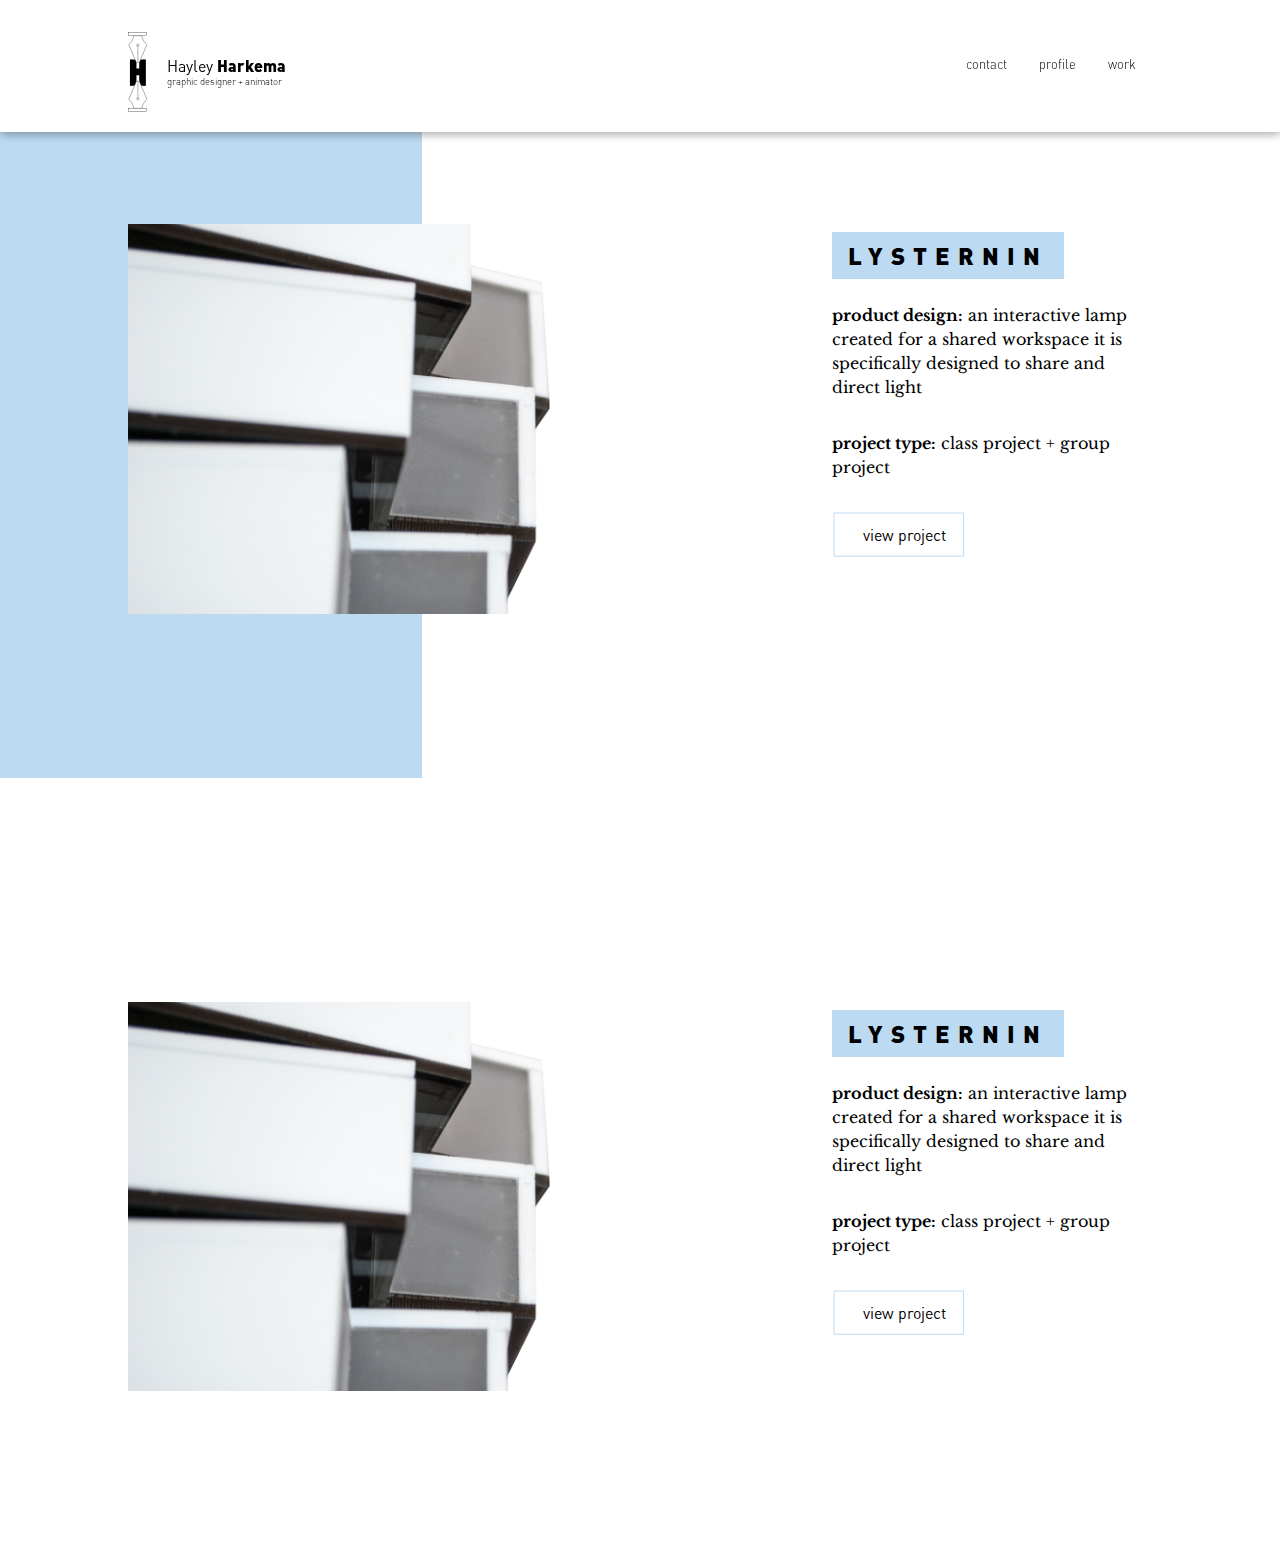
==== portfolio-website/index.html @ 66d94820 "respinsive home" ====
<!DOCTYPE html>
<html lang="en">
<head>
	<title></title>
	<meta charset="utf-8">
	<meta name="viewport" content="width=device-width, initial-scale=1">
	<link href="css/main.css" rel="stylesheet">
	<link href="css/nav.css" rel="stylesheet">
	<link href="css/grids.css" rel="stylesheet">
	<link href="css/fonts.css" rel="stylesheet">
	<link href="https://fonts.googleapis.com/css?family=Libre+Baskerville" rel="stylesheet">

</head>

<body>

	<div id="header" class="grid ">
		<div class="full-margins">
			<a id="logotype">
				<img src="img/logo.svg" id="main-logo" alt="hayley harkema's logo">
				<header id="title">
					<h1 class="logotype-light">Hayley</h1>
					<h1 class="logotype-dark">Harkema</h1>
					<h3 id="logo-tagline">graphic designer + animator</h3>
				</header>
			</a>

			<nav id="nav-buttons">
				<ul>
					<a href="contact.html"><li class="nav-list">contact</li></a>
					<a href="profile.html"><li class="nav-list">profile</li></a>
					<a href="index.html"><li class="nav-list">work</li></a>
				</ul>
			</nav>
		</div>
	</div>

	<div class="grid-full">
		<div class="vertical-stripe background-1">
			<img src="img/lamp-test2.png" id="project-one-img" alt="image of interactive lamp made for product design class">
		</div>
		<div id="main-content" class="grid grid-top grid-two-third">
			<section class="project-description grid-top">
				<h1>LYSTERNIN</h1>
				<p class="margin-top"> <em>product design:</em> an interactive lamp created for a shared workspace it is specifically designed to share and direct light</p>

				<p class="margin-top">	<em>project type:</em> class project + group project</p>
				<a href="project-one.html" class="btn margin-top">
					<svg>
						<rect x="2" y="2" ></rect>
					</svg>
					View Project
				</a>
			</section>
		</div>
	</div>

	<div class="grid-full">
		<div class="vertical-stripe blue">
			<img src="img/lamp-test2.png" id="project-one-img" alt="image of interactive lamp made for product design class">
		</div>
		<div id="main-content" class="grid grid-top grid-two-third">
			<section class="project-description grid-top">
				<h1>LYSTERNIN</h1>
				<p class="margin-top"> <em>product design:</em> an interactive lamp created for a shared workspace it is specifically designed to share and direct light</p>

				<p class="margin-top">	<em>project type:</em> class project + group project</p>
				<a href="project-one.html" class="btn margin-top">
					<svg>
						<rect x="2" y="2" ></rect>
					</svg>
					View Project
				</a>
			</section>
		</div>
	</div>
</body>
</html>
---- portfolio-website/css/main.css ----
*, *::after, *::before{ /* star is select all ||| pseudo elements rednered after page?*/
  box-sizing: border-box;
}
html{
	height: 100%;
}

body{
	margin: 0;
	font-family: "din-reg";
	height: 100%;
}

img{
	display: inline;
}

h1{
	font-size: 1.5rem;
	letter-spacing: 0.5rem;
	display: inline;
	padding:0.5rem 1rem;
	background-color: #bcdaf2;
}

p{
	font-family:  'Libre Baskerville', serif;
	line-height: 1.5rem;
	margin: 0;
}

a:visited{
	color: black;
}

em{
	font-style: normal;
	font-weight: bold;
}


.vertical-stripe{
	width: 100%;
	left: 0;
	display: inline-block;
}

#main-content{
	margin-top: 15rem;
	margin-right: 10vw;
	align-content: space-between;
	width: 50%;
	float: right;
	right: 0;
}

#project-one-img{
	padding-top: 14rem;
	padding-bottom: 10rem;
	width: 40%;
	height: auto;
	position: relative;
	left: 10vw;
}

.full-img{
	width: 100%;
	height: auto;
}

.project-description{
	display: inline;
	width: 40%;
	margin-left:auto; 
	margin-right:0;
}

.flex-horiz{
	flex-direction: row;
}

.flex-vert{
	flex-direction: column;
}
.button{
	text-align: center;
	padding:0.5rem 0.5rem;
	width: 25%;
	border:1px #bcdaf2 solid;
}

.btn {
    position: relative;
    display: block;
	width:9rem;
	height:3rem;
    text-align: center;
    text-transform: lowercase;
    background-color: transparent;
    text-decoration:none;
    line-height: 3rem;
    color: black;
}

.btn svg {
    position: absolute;
    top: 0;
    left: 0;
    width:100%;
    height: 100%;
    display: flex;
    justify-content: center;
}

.btn svg rect {
	display: flex;
	align-self: center;
	stroke: #bcdaf2;
	width:90%;
	height:90%;
	margin: auto;

    //stroke: #EC0033;
    stroke-width: 1;
    stroke-dasharray: 353, 0;
    stroke-dashoffset: 0;
    -webkit-transition: all 600ms ease;
    transition: all 600ms ease;
    fill: none;
}


.btn:hover svg rect {
    stroke-width: 1;
    stroke-dasharray: 130, 400;
    stroke-dashoffset: 0;
}

.btn:active svg rect{
    stroke-width: 1;
    stroke-dasharray: 192, 604;
    stroke-dashoffset: 437;
}

#project-menu{
	bottom: 0;
}

.profile-title{
	font-size: 2.5rem;
	font-weight: 600;
	background-color: transparent;
}

.margin-bottom{
	margin-bottom: 10rem;
}

.margin-top{
	margin-top: 2rem;
}

.big-margin-top{
	margin-top: 5rem;
}

.profile-img{
	width: 70%;
	height: auto;
	bottom: 0;
	top: auto;
}

.center{
	text-align: center;
}

#img-on{
	visibility: hidden;
}

#img-off{
	visibility: visible;
}

#img-cont:hover #img-on{
	visibility: visible;
}

#img-cont:hover #img-off{
	visibility: hidden;
}

#img-cont{
	height: 500px;
	width: 100%;
	display: inline-block;
	min-height: 50px;
}

#img-cont img{
	position: absolute;
	width: auto;
	height: 500px;
}
---- portfolio-website/css/nav.css ----
*, *::after, *::before{ /* star is select all ||| pseudo elements rednered after page?*/
  box-sizing: border-box;
}

#main-logo{
	width: auto;
	height: 5rem;
	display: inline;
}

#header{
	padding-top: 1rem;
	padding-bottom: 1rem;
	box-shadow: 0px 3px 9px 0 rgba(0, 0, 0, 0.2), 0 1px 9px 0 rgba(0, 0, 0, 0.19);
	z-index: 9999;
	top: 0;
	width: 100%;
    background-color: white;
}

#header .full-margins{
    display: flex;
    flex-wrap: wrap;
}

.full-margins #logotype{
    flex: 0 0 100%;
    justify-content: center;
    align-items: center;
    display: flex;
}

#title{
	display: inline-block;
	vertical-align: 130%;
	padding-left: 1rem;
}

#logo-tagline{
	font-weight: 200;
    line-height: 120%;
    font-size: 0.6rem;
    margin: 0;
}

.logotype-light{
	font-size: 1rem;
	font-weight: normal;
	margin: 0;
	display: inline-block;
    padding: initial;
    background-color: transparent;
    letter-spacing: initial;
}

.logotype-dark{
	font-size: 1rem;
	font-weight: 800;
	margin: 0;
	display: inline-block;
    padding: initial;
    background-color: transparent;
    letter-spacing: initial;
	
}

#nav-buttons{
    display: flex;
    align-content: center;
    justify-content: center;
    flex: 0 0 100%;
}

#nav-buttons ul{
display: flex;
align-content: center;
justify-content: center;
}

#nav-buttons ul {
    list-style-type: none;
    margin: 0 auto;
    padding: 0;
    overflow: hidden;
    }

.nav-list{
    float: right;
    padding-left: 1rem;
    padding-right: 1rem;
    padding-top: 0.5rem;
    padding-bottom: 0.5rem;
    font-size: 0.8rem;
    font-weight: lighter;
    margin: 0 auto;
    min-width: 20%;
    margin-top: 1rem;
    color: black;
    text-align: right;
    text-decoration: none;
    display: inline-block;
}
---- portfolio-website/css/grids.css ----
.full-margins{
	width: 80%;
	margin: auto;
}

.grid {
  display: flex;
}

.grid-cell {
  flex: 1;
}

.grid-gutters-right {
  padding: 0 1rem 0 0;
}

.grid-gutters-left {
  padding:  0 0 0 1rem;
}

.grid-gutters > .grid-cell {
  padding: 1em 0 0 1em;
}

/* Alignment per row */
.grid-top {
  align-items: flex-start;
}
.grid-bottom {
  align-items: flex-end;
}
.grid-center {
  align-items: center;
  justify-content: center;
  align-content: center;
}

/* Alignment per cell */
.grid-cell-top {
  align-self: flex-start;
}
.grid-cell-bottom {
  align-self: flex-end;
}
.grid-cell-center {
  align-self: center;
}

.grid-full{
	flex: 0 0 100%;
}

.grid-half{
	flex: 0 0 50%;
}

.grid-third{
	flex: 0 0 30%;
}

.grid-two-third{
  flex: 0 0 70%;
}

.grid-fourty{
	flex: 0 0 40%;
}

@media(min-width: 41.6875em){
  #header{
    padding-top: 2rem;
  }
  #header .full-margins{
    display: initial;
}

.full-margins #logotype{
    display: initial;
}

#nav-buttons{
    display: initial;
right: 0;
    float: right;
}

    .background-1{
  background-color: #bcdaf2;
  z-index: -1;
}

.background-2{
  background-color: #FFD4C2;
  z-index: -2;
  height: 95%;
}

.background-3{
  background-color: #B8CCD3;
  z-index: -3;
}


  #header{
  padding-top: 2rem;
  padding-bottom: 1rem;
  box-shadow: 0px 3px 9px 0 rgba(0, 0, 0, 0.2), 0 1px 9px 0 rgba(0, 0, 0, 0.19);
  z-index: 9999;
  position: fixed;
  top: 0;
  width: 100%;
    background-color: white;
}

  .project-description{
    width: 80%;
  }

  .vertical-stripe{
  width: 33%;
  left: 0;
  display: inline-block;
}

  #project-one-img{
  padding-top: 14rem;
  padding-bottom: 10rem;
  width: 100%;
  height: auto;
  position: relative;
  left: 10vw;
}
}

@media(min-width: 41.6875em){
  .project-description{
    width: 80%;
  }
}

@media(min-width: 63.3125em){
  .project-description{
    width: 50%;
  }
}
---- portfolio-website/css/fonts.css ----
@font-face {
  font-family: "din-reg";
  font-weight: 800;
  font-style: normal;
  src:
  url("../fonts/DINPro-Black.otf") format("truetype");
}

@font-face {
  font-family: "din-reg";
  font-weight: 600;
  font-style: normal;
  src:
  url("../fonts/DINPro-Bold.otf") format("truetype");
}

@font-face {
  font-family: "din-reg";
  font-weight: normal;
  font-style: normal;
  src:
  url("../fonts/DINPro-Regular.otf") format("truetype");
}

@font-face {
  font-family: "din-reg";
  font-weight: 200;
  font-style: normal;
  src:
  url("../fonts/DINPro-Light.otf") format("truetype");
}
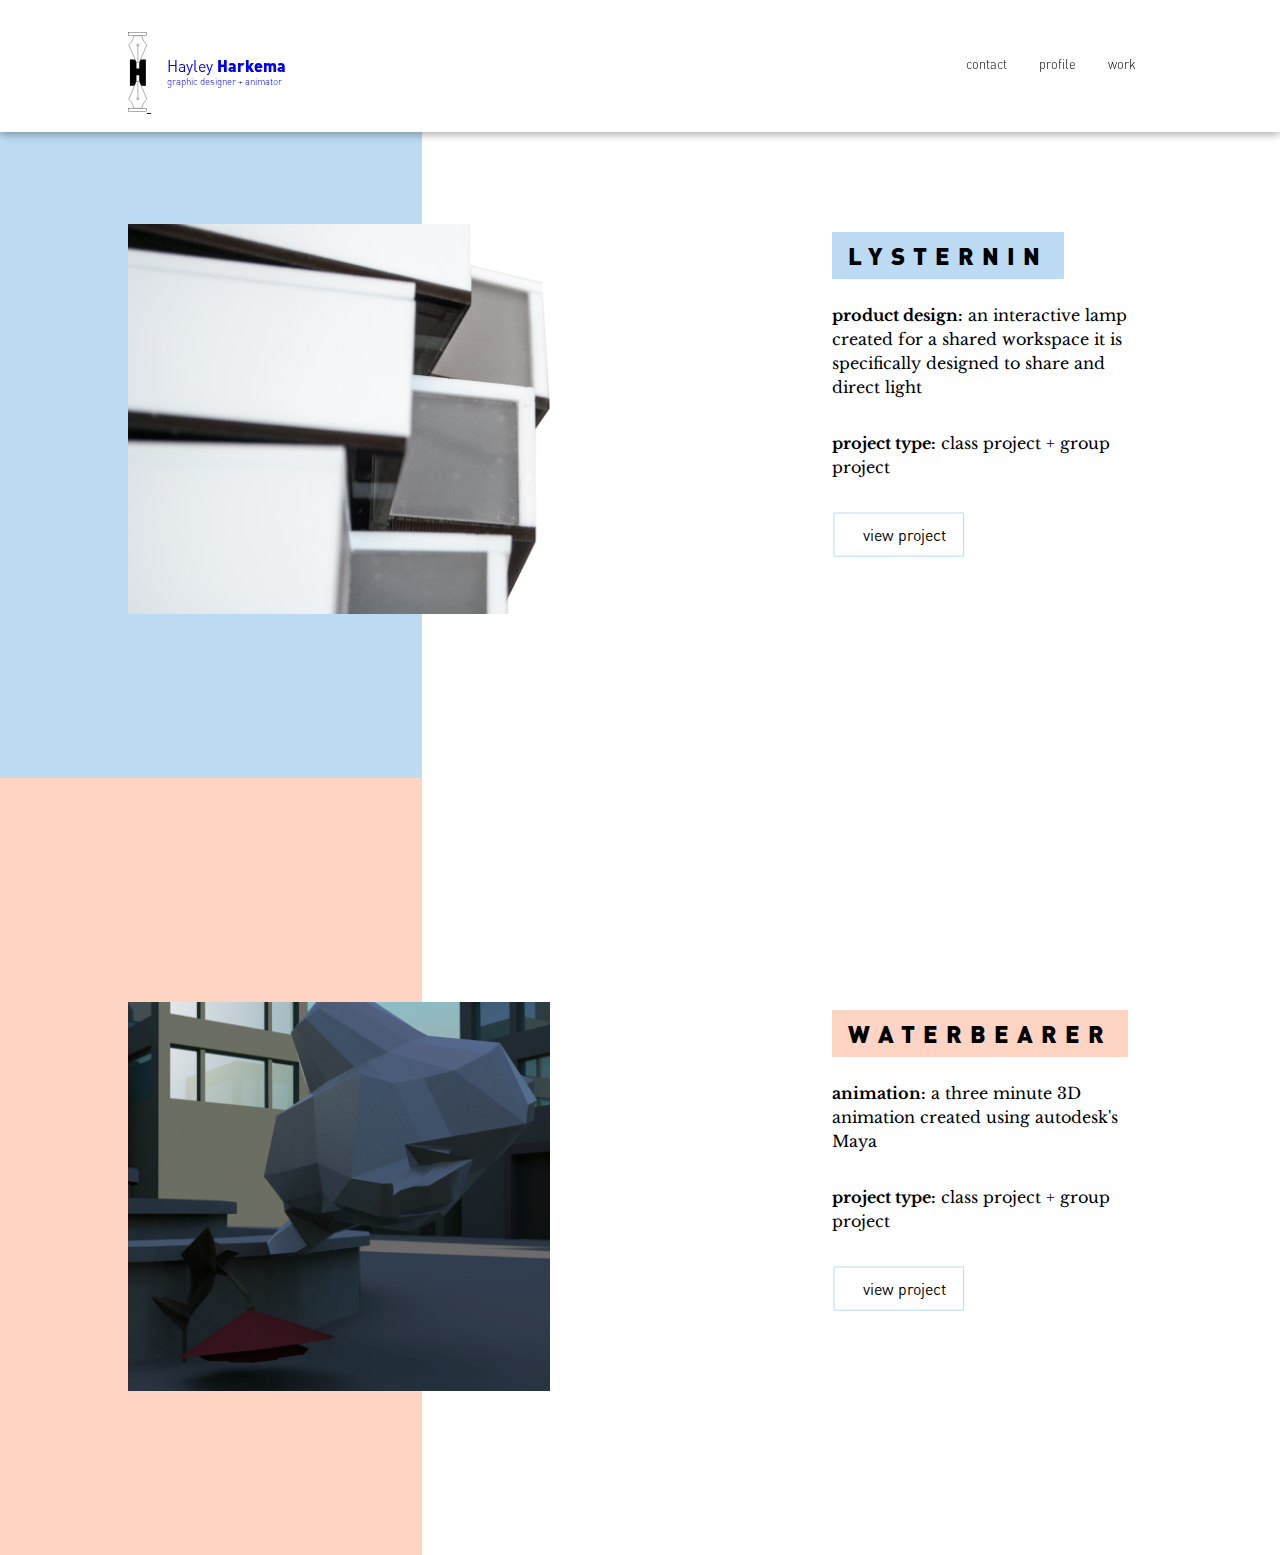
==== commit da1ddfdd: "new" ====
--- a/portfolio-website/index.html
+++ b/portfolio-website/index.html
@@ -16,7 +16,7 @@
 
 	<div id="header" class="grid ">
 		<div class="full-margins">
-			<a id="logotype">
+			<a id="logotype" href="index.html">
 				<img src="img/logo.svg" id="main-logo" alt="hayley harkema's logo">
 				<header id="title">
 					<h1 class="logotype-light">Hayley</h1>
@@ -37,7 +37,7 @@
 
 	<div class="grid-full">
 		<div class="vertical-stripe background-1">
-			<img src="img/lamp-test2.png" id="project-one-img" alt="image of interactive lamp made for product design class">
+			<img src="img/lamp-test2.png" id="project-one-first-img" class="project-one-img" alt="image of interactive lamp made for product design class">
 		</div>
 		<div id="main-content" class="grid grid-top grid-two-third">
 			<section class="project-description grid-top">
@@ -56,16 +56,16 @@
 	</div>
 
 	<div class="grid-full">
-		<div class="vertical-stripe blue">
-			<img src="img/lamp-test2.png" id="project-one-img" alt="image of interactive lamp made for product design class">
+		<div class="vertical-stripe background-2">
+			<img src="img/cloud-test2.png" class="project-one-img" alt="image of interactive lamp made for product design class">
 		</div>
 		<div id="main-content" class="grid grid-top grid-two-third">
 			<section class="project-description grid-top">
-				<h1>LYSTERNIN</h1>
-				<p class="margin-top"> <em>product design:</em> an interactive lamp created for a shared workspace it is specifically designed to share and direct light</p>
+				<h1 class="background-2">WATERBEARER</h1>
+				<p class="margin-top"> <em>animation:</em> a three minute 3D animation created using autodesk's Maya</p>
 
 				<p class="margin-top">	<em>project type:</em> class project + group project</p>
-				<a href="project-one.html" class="btn margin-top">
+				<a href="project-two.html" class="btn margin-top">
 					<svg>
 						<rect x="2" y="2" ></rect>
 					</svg>
--- a/portfolio-website/css/main.css
+++ b/portfolio-website/css/main.css
@@ -46,33 +46,39 @@
 }
 
 #main-content{
-	margin-top: 15rem;
-	margin-right: 10vw;
+	margin-top: 3rem;
 	align-content: space-between;
-	width: 50%;
-	float: right;
-	right: 0;
-}
-
-#project-one-img{
-	padding-top: 14rem;
-	padding-bottom: 10rem;
-	width: 40%;
+	width: 100%;
+}
+
+.project-one-img{
+	padding-top: 6rem;
+	padding-bottom: 2rem;
+	width: 60%;
 	height: auto;
-	position: relative;
-	left: 10vw;
+	margin-left: auto;
+	margin-right: auto;
+	display: block;
+}
+
+#project-one-first-img{
+	padding-top: 3rem;
 }
 
 .full-img{
 	width: 100%;
 	height: auto;
+}
+
+.profile-descr{
+	margin-top: 3rem;
 }
 
 .project-description{
 	display: inline;
-	width: 40%;
+	width: 80%;
 	margin-left:auto; 
-	margin-right:0;
+	margin-right:auto;
 }
 
 .flex-horiz{
@@ -165,10 +171,11 @@
 }
 
 .profile-img{
-	width: 70%;
+	width: 0%;
 	height: auto;
 	bottom: 0;
 	top: auto;
+	visibility: hidden
 }
 
 .center{
--- a/portfolio-website/css/grids.css
+++ b/portfolio-website/css/grids.css
@@ -64,10 +64,54 @@
 }
 
 .grid-fourty{
-	flex: 0 0 40%;
+	flex: 0 0 100%;
 }
 
+
 @media(min-width: 41.6875em){
+  .grid-fourty {
+    flex: 0 0 40%;
+  }
+
+  .profile-img{
+    visibility: visible;
+    width: 70%;
+  }
+
+  .profile-descr{
+    margin-top: initial;
+  }
+
+  #project-one-first-img{
+    padding-top: 14rem;
+  }
+
+  .project-description{
+  display: inline;
+  width: 40%;
+  margin-left:auto; 
+  margin-right:0;
+}
+
+  #main-content{
+  margin-top: 15rem;
+  margin-right: 10vw;
+  align-content: space-between;
+  width: 50%;
+  float: right;
+  right: 0;
+}
+
+  .project-one-img{
+  padding-top: 14rem;
+  padding-bottom: 10rem;
+  width: 40%;
+  height: auto;
+  position: relative;
+  left: 10vw;
+  display: initial;
+}
+
   #header{
     padding-top: 2rem;
   }
@@ -123,7 +167,7 @@
   display: inline-block;
 }
 
-  #project-one-img{
+  .project-one-img{
   padding-top: 14rem;
   padding-bottom: 10rem;
   width: 100%;
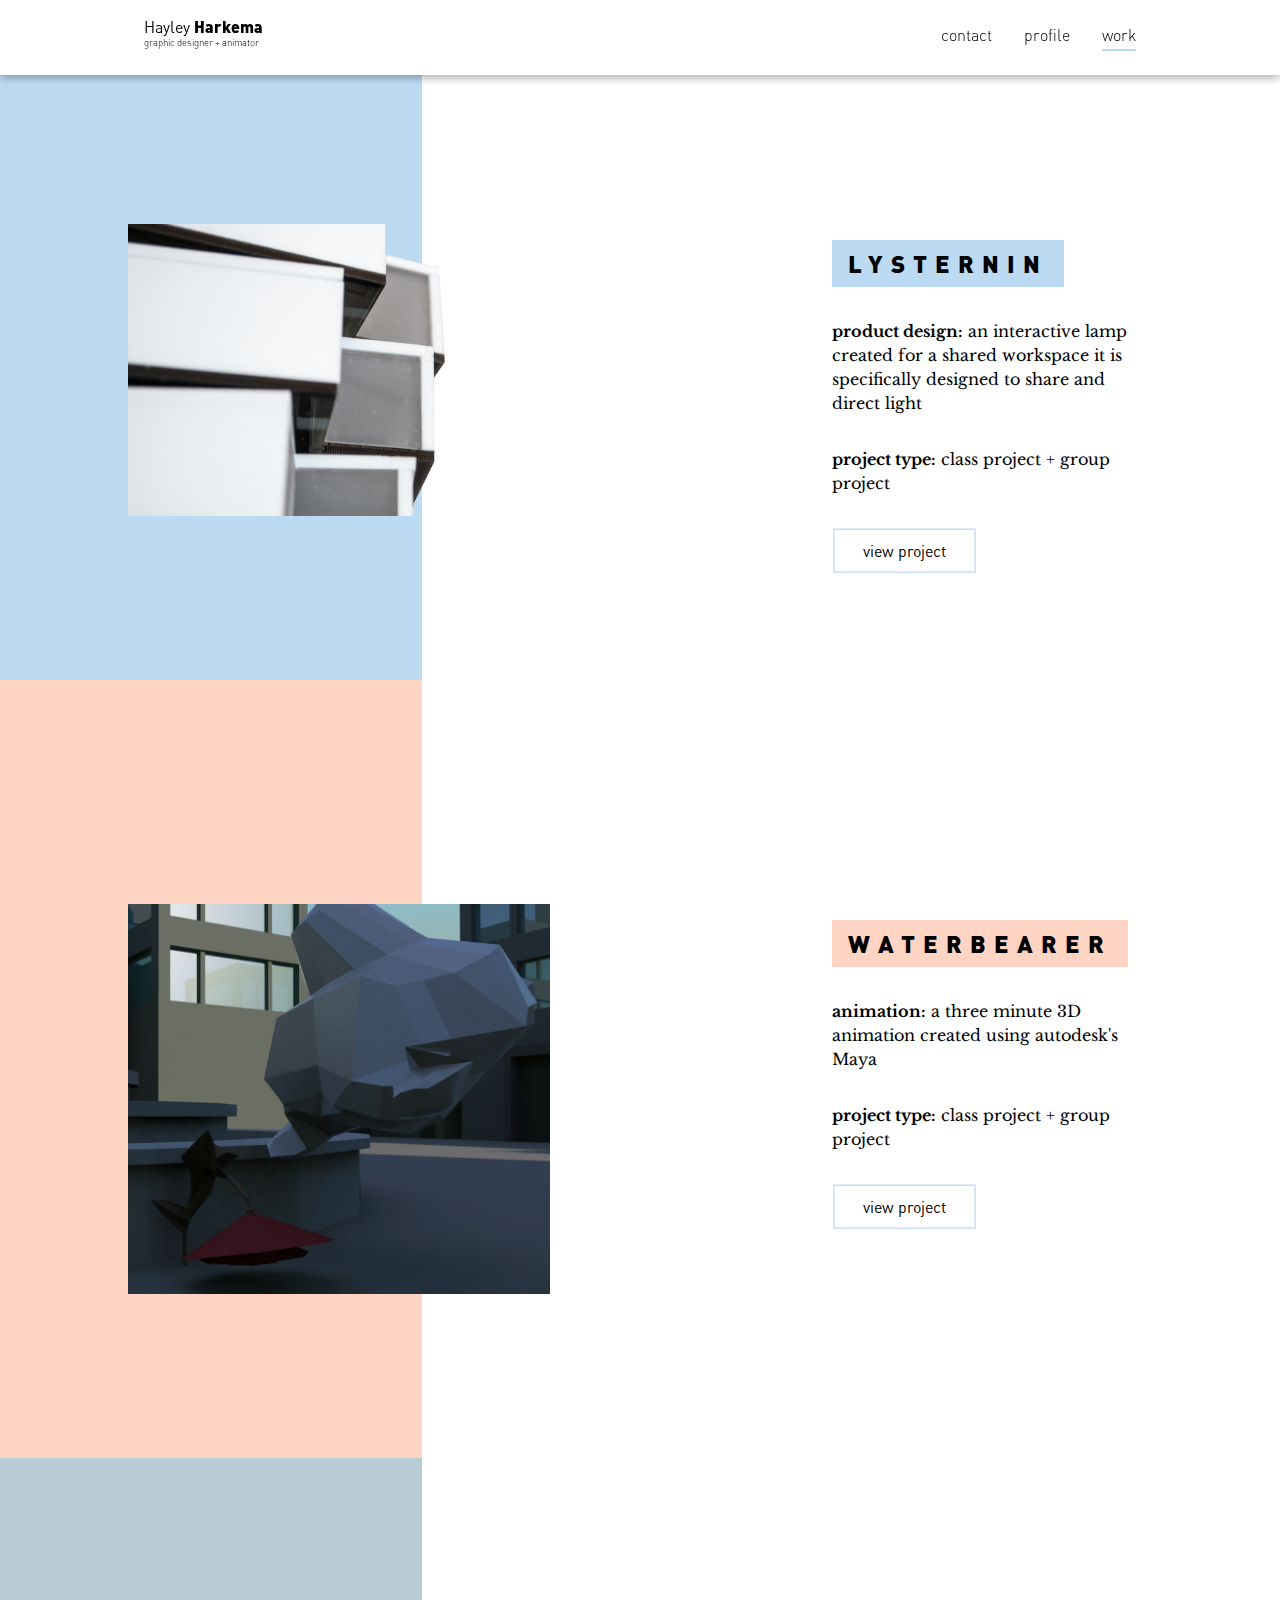
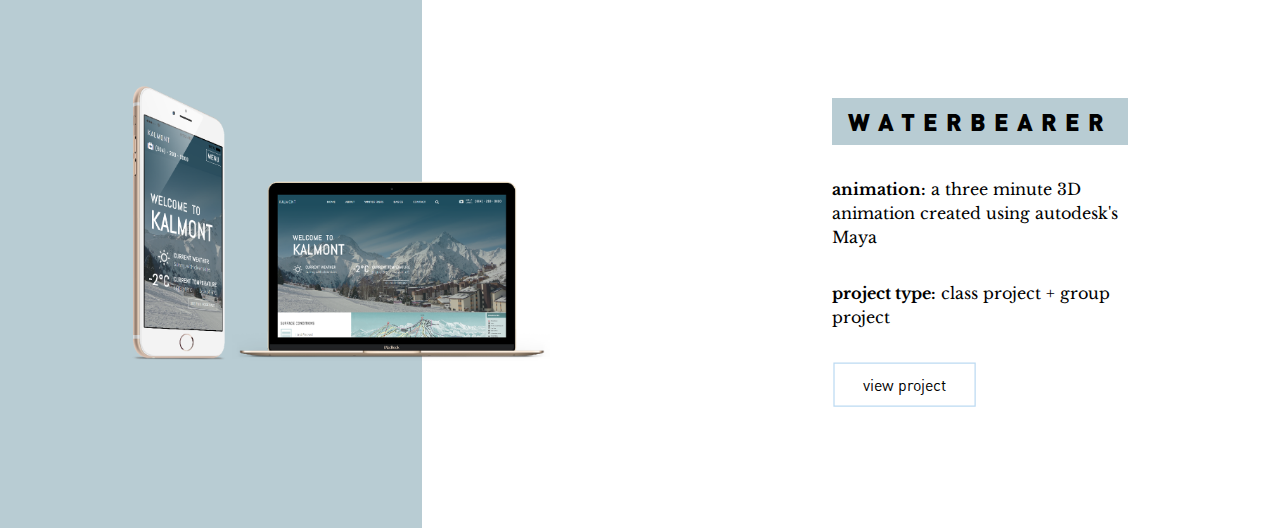
==== commit f31ffbbd: "responsiveness" ====
--- a/portfolio-website/index.html
+++ b/portfolio-website/index.html
@@ -16,20 +16,27 @@
 
 	<div id="header" class="grid ">
 		<div class="full-margins">
-			<a id="logotype" href="index.html">
-				<img src="img/logo.svg" id="main-logo" alt="hayley harkema's logo">
+			<div id="logotype">
 				<header id="title">
+					<a href="index.html">
 					<h1 class="logotype-light">Hayley</h1>
 					<h1 class="logotype-dark">Harkema</h1>
 					<h3 id="logo-tagline">graphic designer + animator</h3>
+				</a>
 				</header>
-			</a>
+			</div>
 
 			<nav id="nav-buttons">
 				<ul>
-					<a href="contact.html"><li class="nav-list">contact</li></a>
-					<a href="profile.html"><li class="nav-list">profile</li></a>
-					<a href="index.html"><li class="nav-list">work</li></a>
+					<a href="contact.html">
+						<li class="nav-list nav-btn">contact</li>
+					</a>
+					<a href="profile.html">
+						<li class="nav-list nav-btn" >profile</li>
+					</a>
+					<a href="index.html">
+						<li class="nav-list nav-btn current">work</li>
+					</a>
 				</ul>
 			</nav>
 		</div>
@@ -41,13 +48,15 @@
 		</div>
 		<div id="main-content" class="grid grid-top grid-two-third">
 			<section class="project-description grid-top">
-				<h1>LYSTERNIN</h1>
+				<div class="title-container">
+				<h2 class="product-title">LYSTERNIN</h2>
+			</div>
 				<p class="margin-top"> <em>product design:</em> an interactive lamp created for a shared workspace it is specifically designed to share and direct light</p>
 
 				<p class="margin-top">	<em>project type:</em> class project + group project</p>
 				<a href="project-one.html" class="btn margin-top">
 					<svg>
-						<rect x="2" y="2" ></rect>
+						<rect x="2" y="2"></rect>
 					</svg>
 					View Project
 				</a>
@@ -61,13 +70,37 @@
 		</div>
 		<div id="main-content" class="grid grid-top grid-two-third">
 			<section class="project-description grid-top">
-				<h1 class="background-2">WATERBEARER</h1>
+				<div class="title-container">
+				<h2 class="product-title background-2">WATERBEARER</h2>
+			</div>
 				<p class="margin-top"> <em>animation:</em> a three minute 3D animation created using autodesk's Maya</p>
 
 				<p class="margin-top">	<em>project type:</em> class project + group project</p>
-				<a href="project-two.html" class="btn margin-top">
+				<a href="project-one.html" class="btn margin-top">
 					<svg>
-						<rect x="2" y="2" ></rect>
+						<rect x="2" y="2"></rect>
+					</svg>
+					View Project
+				</a>
+			</section>
+		</div>
+	</div>
+
+	<div class="grid-full">
+		<div class="vertical-stripe background-3">
+			<img src="img/web.png" class="project-one-img" alt="image of interactive lamp made for product design class">
+		</div>
+		<div id="main-content" class="grid grid-top grid-two-third">
+			<section class="project-description grid-top">
+				<div class="title-container">
+				<h2 class="product-title background-3">WATERBEARER</h2>
+			</div>
+				<p class="margin-top"> <em>animation:</em> a three minute 3D animation created using autodesk's Maya</p>
+
+				<p class="margin-top">	<em>project type:</em> class project + group project</p>
+				<a href="project-one.html" class="btn margin-top">
+					<svg>
+						<rect x="2" y="2"></rect>
 					</svg>
 					View Project
 				</a>
--- a/portfolio-website/css/main.css
+++ b/portfolio-website/css/main.css
@@ -23,14 +23,29 @@
 	background-color: #bcdaf2;
 }
 
+.product-title{
+font-size: 1.5rem;
+	letter-spacing: 0.5rem;
+	display: inline;
+	padding:0.5rem 1rem;
+	background-color: #bcdaf2;
+	margin: 0;
+}
+
 p{
 	font-family:  'Libre Baskerville', serif;
 	line-height: 1.5rem;
 	margin: 0;
 }
 
+a{
+	text-decoration: none;
+	color: black;
+}
+
 a:visited{
 	color: black;
+	text-decoration: none;
 }
 
 em{
@@ -38,31 +53,37 @@
 	font-weight: bold;
 }
 
+.title-container{
+	display: flex;
+	justify-content: center;
+}
 
 .vertical-stripe{
-	width: 100%;
-	left: 0;
-	display: inline-block;
+	    width: 100%;
+    left: 0;
+    display: block;
+    background-color: #bcdaf2;
+    z-index: -37;
+    position: relative;
 }
 
 #main-content{
-	margin-top: 3rem;
+	margin-top: 2rem;
 	align-content: space-between;
 	width: 100%;
 }
 
 .project-one-img{
-	padding-top: 6rem;
-	padding-bottom: 2rem;
-	width: 60%;
-	height: auto;
-	margin-left: auto;
-	margin-right: auto;
-	display: block;
+	padding-top: 0rem;
+    padding-bottom: 0;
+    width: 100%;
+    height: auto;
+    display: block;
 }
 
 #project-one-first-img{
-	padding-top: 3rem;
+	padding-top: 0rem;
+	width: 75%;
 }
 
 .full-img{
@@ -95,17 +116,52 @@
 	border:1px #bcdaf2 solid;
 }
 
+.nav-btn {
+display: inline-block;
+    color: #bcdaf2;
+    text-decoration: none;
+}
+
+.nav-btn::after {
+    content: '';
+    display: flex;
+    width: 0;
+    height: 1.5px;
+    background: #bcdaf2;
+    transition: width .3s;
+    margin-top: 0.25rem;
+}
+
+.current::after {
+	content: '';
+    display: flex;
+    width: 100%;
+    height: 1.5px;
+    background: #bcdaf2;
+    transition: width .3s;
+    margin-top: 0.25rem;
+}
+.nav-btn:hover::after {
+    width: 100%;
+}
+
 .btn {
-    position: relative;
-    display: block;
-	width:9rem;
-	height:3rem;
+        position: relative;
+    display: flex;
+    align-items: center;
+    align-content: center;
+    justify-content: center;
+    align-self: center;
+    width: 9rem;
+    height: 3rem;
     text-align: center;
     text-transform: lowercase;
     background-color: transparent;
-    text-decoration:none;
+    text-decoration: none;
     line-height: 3rem;
     color: black;
+    margin: 0 auto;
+    margin-bottom: 2.5rem;
 }
 
 .btn svg {
@@ -114,38 +170,38 @@
     left: 0;
     width:100%;
     height: 100%;
-    display: flex;
+        display: flex;
+    align-items: center;
+    align-content: center;
     justify-content: center;
 }
 
 .btn svg rect {
-	display: flex;
-	align-self: center;
-	stroke: #bcdaf2;
-	width:90%;
-	height:90%;
-	margin: auto;
-
-    //stroke: #EC0033;
-    stroke-width: 1;
+	    display: flex;
+    align-self: center;
+    stroke: #bcdaf2;
+    width: 98%;
+    height: 90%;
+    margin: auto;
+    stroke-width: 1.25;
     stroke-dasharray: 353, 0;
     stroke-dashoffset: 0;
-    -webkit-transition: all 600ms ease;
-    transition: all 600ms ease;
+    -webkit-transition: all 500ms ease;
+    transition: all 500ms ease;
     fill: none;
 }
 
 
 .btn:hover svg rect {
-    stroke-width: 1;
-    stroke-dasharray: 130, 400;
+    stroke-width: 1.25;
+    stroke-dasharray: 127, 189;
+    stroke-dashoffset: 142;
+}
+
+.btn:active svg rect{
+    stroke-width: 1.25;
+    stroke-dasharray: 353, 0;
     stroke-dashoffset: 0;
-}
-
-.btn:active svg rect{
-    stroke-width: 1;
-    stroke-dasharray: 192, 604;
-    stroke-dashoffset: 437;
 }
 
 #project-menu{
@@ -159,7 +215,7 @@
 }
 
 .margin-bottom{
-	margin-bottom: 10rem;
+	margin-bottom: 3rem;
 }
 
 .margin-top{
@@ -168,6 +224,16 @@
 
 .big-margin-top{
 	margin-top: 5rem;
+}
+
+.background-2{
+  background-color: #FFD4C2;
+  z-index: -2;
+}
+
+.background-3{
+  background-color: #B8CCD3;
+  z-index: -3;
 }
 
 .profile-img{
--- a/portfolio-website/css/nav.css
+++ b/portfolio-website/css/nav.css
@@ -90,11 +90,10 @@
     padding-right: 1rem;
     padding-top: 0.5rem;
     padding-bottom: 0.5rem;
-    font-size: 0.8rem;
+    font-size: 1rem;
     font-weight: lighter;
     margin: 0 auto;
     min-width: 20%;
-    margin-top: 1rem;
     color: black;
     text-align: right;
     text-decoration: none;
--- a/portfolio-website/css/grids.css
+++ b/portfolio-website/css/grids.css
@@ -69,6 +69,16 @@
 
 
 @media(min-width: 41.6875em){
+  .title-container{
+  display: flex;
+  justify-content: flex-start;
+}
+
+  .btn {
+    margin: initial;
+    margin-top: 2rem;
+}
+
   .grid-fourty {
     flex: 0 0 40%;
   }
@@ -112,15 +122,12 @@
   display: initial;
 }
 
-  #header{
-    padding-top: 2rem;
-  }
   #header .full-margins{
     display: initial;
 }
 
 .full-margins #logotype{
-    display: initial;
+    display: inline-flex;
 }
 
 #nav-buttons{
@@ -137,7 +144,6 @@
 .background-2{
   background-color: #FFD4C2;
   z-index: -2;
-  height: 95%;
 }
 
 .background-3{
@@ -147,7 +153,7 @@
 
 
   #header{
-  padding-top: 2rem;
+  padding-top: 1rem;
   padding-bottom: 1rem;
   box-shadow: 0px 3px 9px 0 rgba(0, 0, 0, 0.2), 0 1px 9px 0 rgba(0, 0, 0, 0.19);
   z-index: 9999;
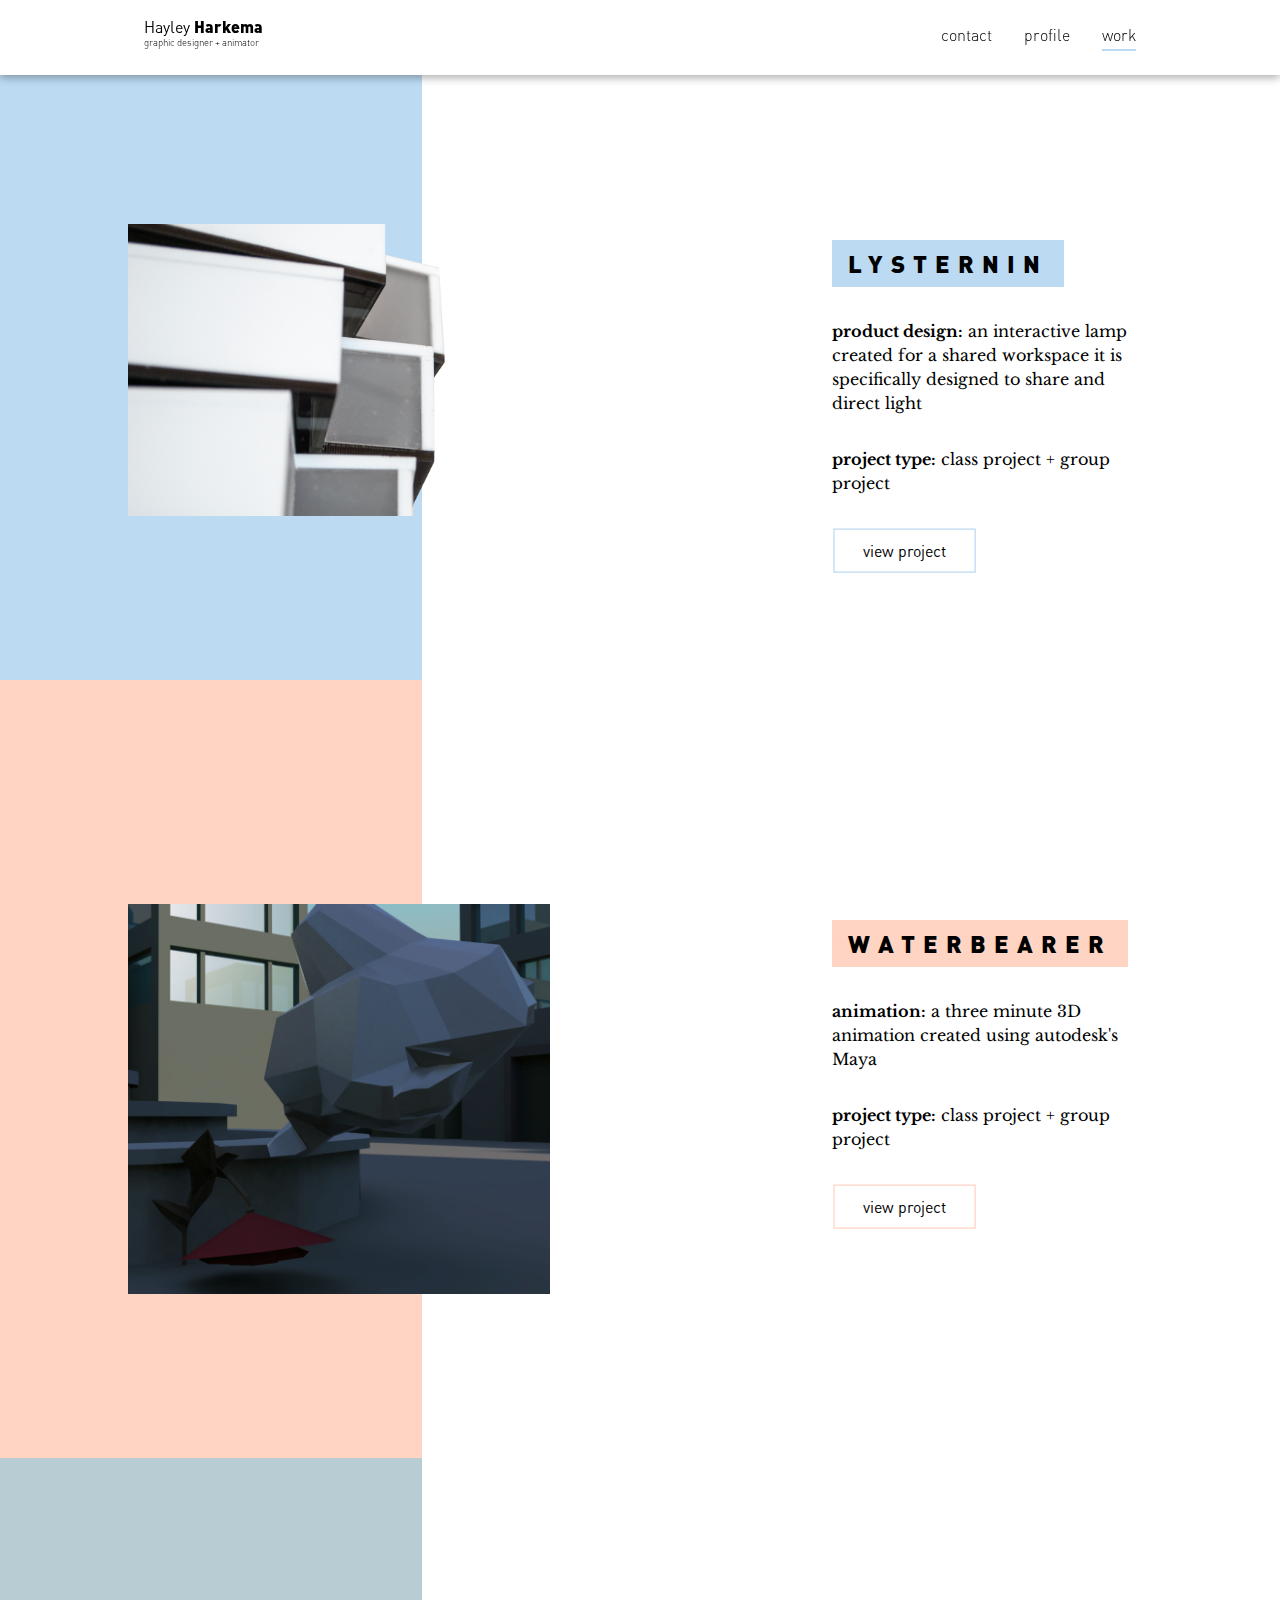
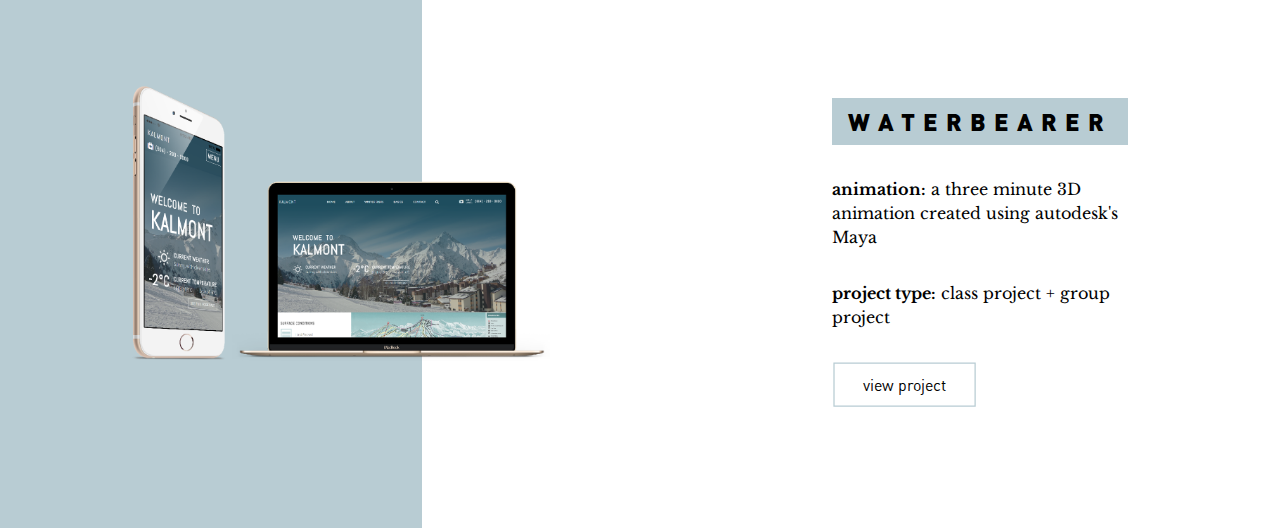
==== commit 20ea2e56: "fixing" ====
--- a/portfolio-website/index.html
+++ b/portfolio-website/index.html
@@ -78,7 +78,7 @@
 				<p class="margin-top">	<em>project type:</em> class project + group project</p>
 				<a href="project-one.html" class="btn margin-top">
 					<svg>
-						<rect x="2" y="2"></rect>
+						<rect x="2" y="2" style="stroke: #FFD4C2"></rect>
 					</svg>
 					View Project
 				</a>
@@ -100,7 +100,7 @@
 				<p class="margin-top">	<em>project type:</em> class project + group project</p>
 				<a href="project-one.html" class="btn margin-top">
 					<svg>
-						<rect x="2" y="2"></rect>
+						<rect x="2" y="2" style="stroke: #B8CCD3" ></rect>
 					</svg>
 					View Project
 				</a>
--- a/portfolio-website/css/main.css
+++ b/portfolio-website/css/main.css
@@ -30,6 +30,15 @@
 	padding:0.5rem 1rem;
 	background-color: #bcdaf2;
 	margin: 0;
+}
+
+.next-button{
+	    align-self: center;
+    position: relative;
+    /* left: 50%; */
+    top: -8rem;
+    margin-bottom: 2rem;
+
 }
 
 p{
@@ -223,7 +232,7 @@
 }
 
 .big-margin-top{
-	margin-top: 5rem;
+	margin-top: 2rem;
 }
 
 .background-2{
@@ -236,12 +245,20 @@
   z-index: -3;
 }
 
+.outline-2{
+	stroke: #FFD4C2;
+}
+
+.outline-3{
+	stroke: #B8CCD3;
+}
+
 .profile-img{
-	width: 0%;
+	width: 70%;
 	height: auto;
 	bottom: 0;
 	top: auto;
-	visibility: hidden
+	visibility: visible;
 }
 
 .center{
@@ -265,15 +282,27 @@
 }
 
 #img-cont{
-	height: 500px;
 	width: 100%;
 	display: inline-block;
-	min-height: 50px;
 }
 
 #img-cont img{
 	position: absolute;
 	width: auto;
-	height: 500px;
-}
-
+	height: 300px;
+	top: 12rem;
+	left: 0;
+    right: 0;
+    margin: 0 auto;
+
+}
+
+.first-margin{
+	margin-top: 22rem;
+}
+
+.profile-content{
+	    flex-direction: column;
+    align-content: flex-start;
+    flex-wrap: nowrap;
+}--- a/portfolio-website/css/grids.css
+++ b/portfolio-website/css/grids.css
@@ -12,11 +12,11 @@
 }
 
 .grid-gutters-right {
-  padding: 0 1rem 0 0;
+  padding: 0 0rem 0 0;
 }
 
 .grid-gutters-left {
-  padding:  0 0 0 1rem;
+  padding:  0 0 0 0rem;
 }
 
 .grid-gutters > .grid-cell {
@@ -52,7 +52,7 @@
 }
 
 .grid-half{
-	flex: 0 0 50%;
+	flex: initial;
 }
 
 .grid-third{
@@ -67,8 +67,50 @@
 	flex: 0 0 100%;
 }
 
+.grid-sixty{
+}
+
+.grid-horiz{
+  flex-direction: column;
+}
+
+.temp-margin{
+  margin-top: 2rem;
+}
+
+
 
 @media(min-width: 41.6875em){
+
+  .profile-content{
+      flex-direction: initial;
+    align-content: initial;
+    flex-wrap: initial;
+}
+  .temp-margin{
+  margin-top: 0;
+}
+
+  .grid-horiz{
+  flex-direction: row;
+}
+
+  .grid-half{
+  flex: 0 0 50%;
+}
+
+  .grid-gutters-right {
+  padding: 0 2rem 0 0;
+}
+
+.grid-gutters-left {
+  padding:  0 0 0 2rem;
+}
+
+  .grid-sixty{
+  flex: 0 0 60%;
+}
+
   .title-container{
   display: flex;
   justify-content: flex-start;
@@ -184,12 +226,55 @@
 }
 
 @media(min-width: 41.6875em){
+
+  .big-margin-top{
+  margin-top: 5rem;
+}
+
+
+  .first-margin{
+  margin-top: 2rem;
+}
+
   .project-description{
     width: 80%;
   }
+
+  #img-cont img{
+      position: absolute;
+    width: auto;
+    height: 350px;
+    top: 14rem;
+    left: initial;
+    right: initial;
+    margin: initial;
+}
+}
+
+@media(min-width: 48em){
+  #img-cont img{
+      position: absolute;
+    width: auto;
+    height: 400px;
+    top: 14rem;
+    left: initial;
+    right: initial;
+    margin: initial;
+}
+}
+
+
+@media(min-width: 56em){
+.grid-half{
+  flex: 0 0 50%;
+}
 }
 
 @media(min-width: 63.3125em){
+  #img-cont img{
+  height: 500px;
+  top: 8rem;
+}
   .project-description{
     width: 50%;
   }
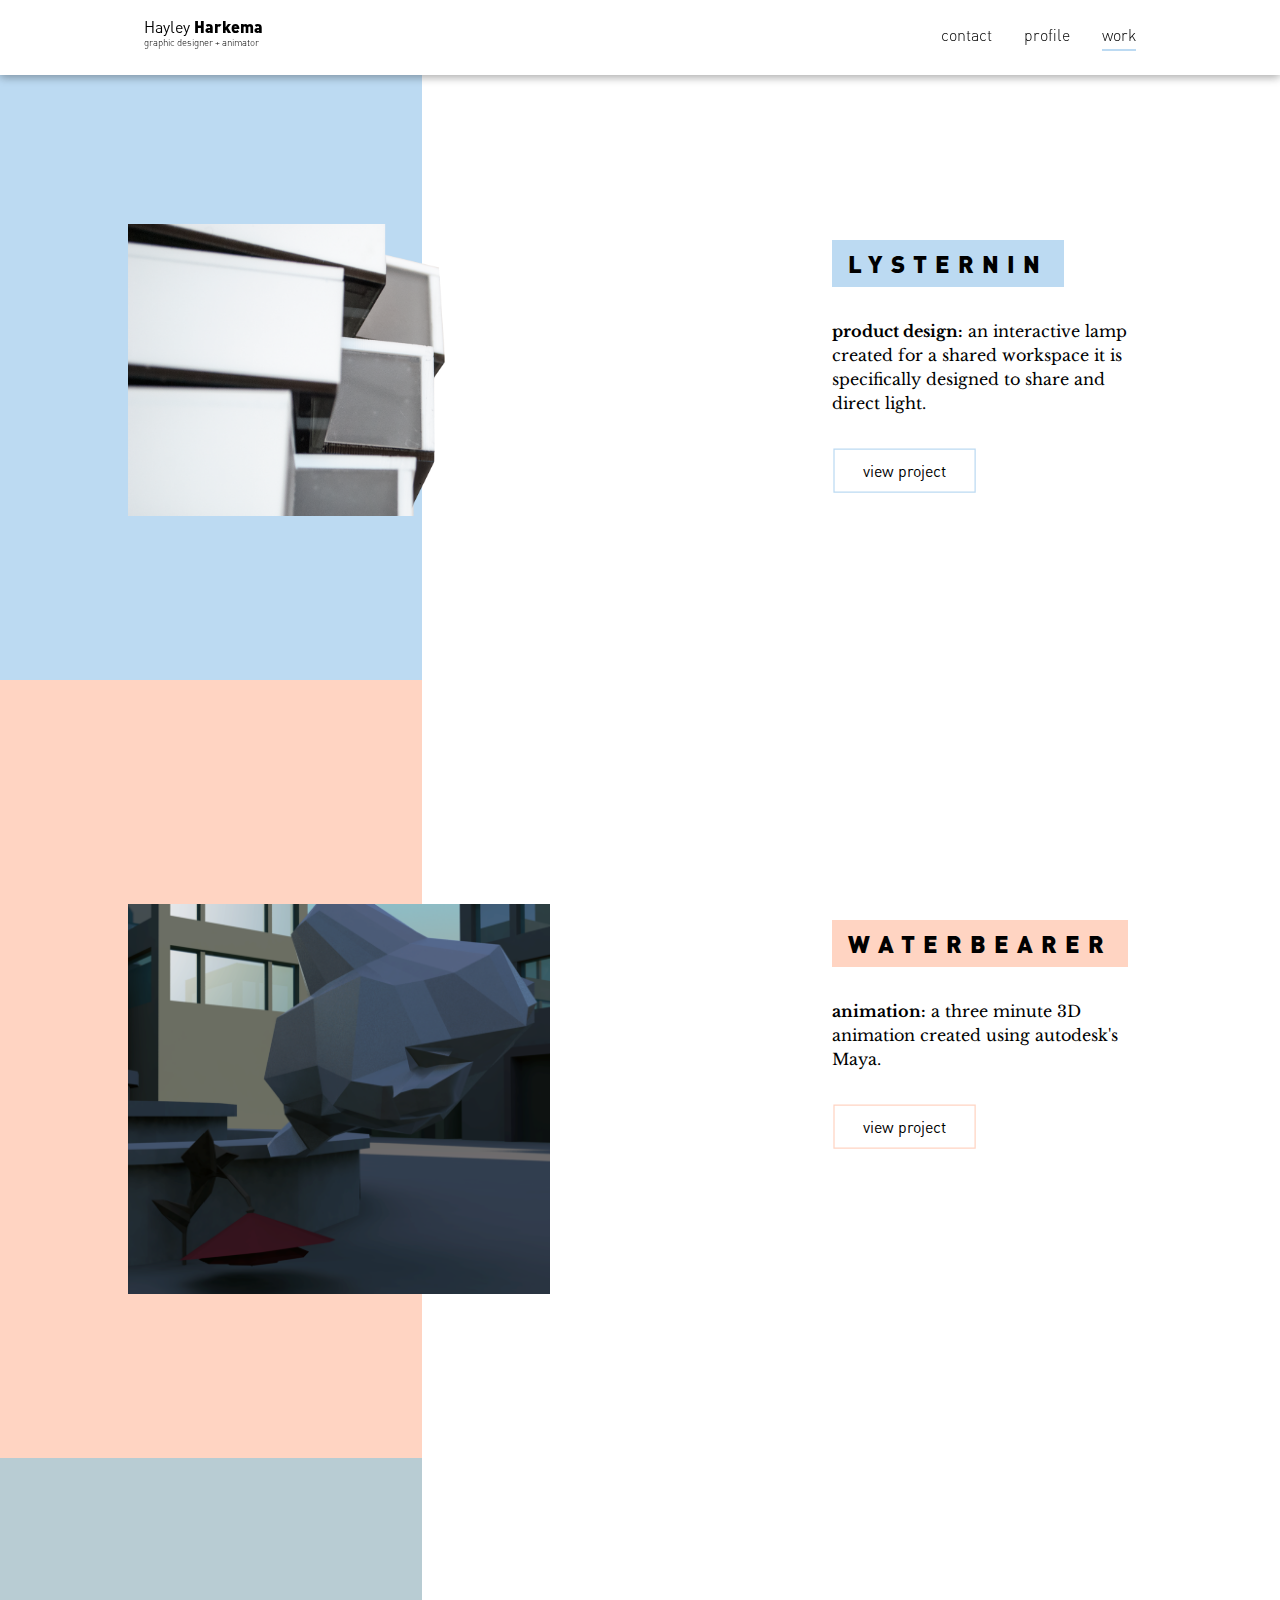
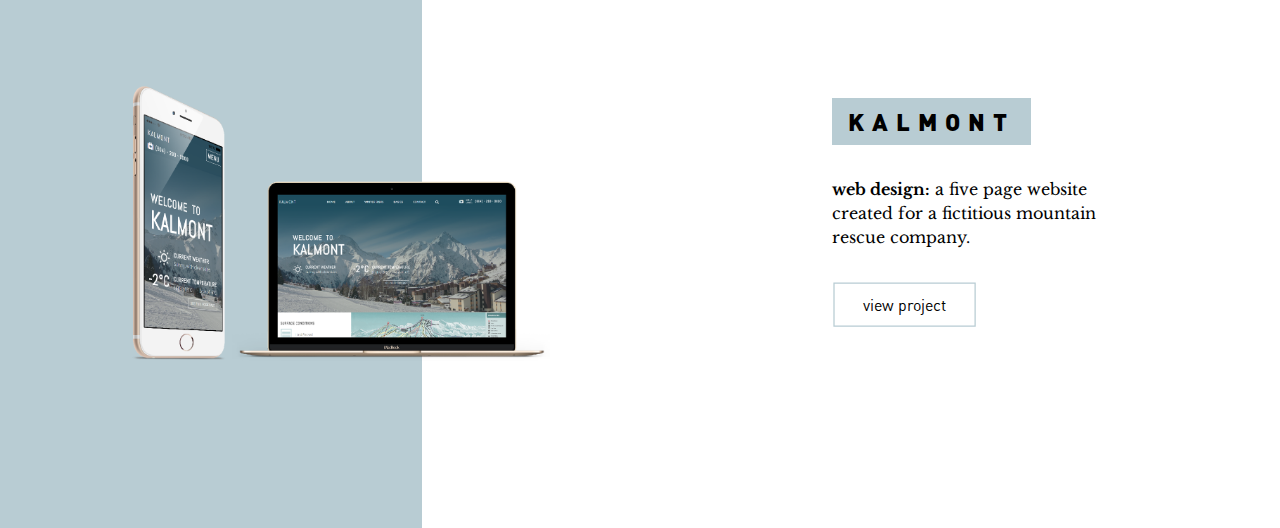
==== commit ebee3c6b: "more stuff" ====
--- a/portfolio-website/index.html
+++ b/portfolio-website/index.html
@@ -51,9 +51,8 @@
 				<div class="title-container">
 				<h2 class="product-title">LYSTERNIN</h2>
 			</div>
-				<p class="margin-top"> <em>product design:</em> an interactive lamp created for a shared workspace it is specifically designed to share and direct light</p>
+				<p class="margin-top"> <em>product design:</em> an interactive lamp created for a shared workspace it is specifically designed to share and direct light.</p>
 
-				<p class="margin-top">	<em>project type:</em> class project + group project</p>
 				<a href="project-one.html" class="btn margin-top">
 					<svg>
 						<rect x="2" y="2"></rect>
@@ -73,10 +72,9 @@
 				<div class="title-container">
 				<h2 class="product-title background-2">WATERBEARER</h2>
 			</div>
-				<p class="margin-top"> <em>animation:</em> a three minute 3D animation created using autodesk's Maya</p>
+				<p class="margin-top"> <em>animation:</em> a three minute 3D animation created using autodesk's Maya.</p>
 
-				<p class="margin-top">	<em>project type:</em> class project + group project</p>
-				<a href="project-one.html" class="btn margin-top">
+				<a href="project-two.html" class="btn margin-top">
 					<svg>
 						<rect x="2" y="2" style="stroke: #FFD4C2"></rect>
 					</svg>
@@ -93,12 +91,11 @@
 		<div id="main-content" class="grid grid-top grid-two-third">
 			<section class="project-description grid-top">
 				<div class="title-container">
-				<h2 class="product-title background-3">WATERBEARER</h2>
+				<h2 class="product-title background-3">KALMONT</h2>
 			</div>
-				<p class="margin-top"> <em>animation:</em> a three minute 3D animation created using autodesk's Maya</p>
+				<p class="margin-top"> <em>web design:</em> a five page website created for a fictitious mountain rescue company.</p>
 
-				<p class="margin-top">	<em>project type:</em> class project + group project</p>
-				<a href="project-one.html" class="btn margin-top">
+				<a href="project-three.html" class="btn margin-top">
 					<svg>
 						<rect x="2" y="2" style="stroke: #B8CCD3" ></rect>
 					</svg>
--- a/portfolio-website/css/main.css
+++ b/portfolio-website/css/main.css
@@ -45,6 +45,7 @@
 	font-family:  'Libre Baskerville', serif;
 	line-height: 1.5rem;
 	margin: 0;
+	font-size: 0.8rem;
 }
 
 a{
@@ -297,6 +298,17 @@
 
 }
 
+#img-cont iframe{
+	position: absolute;
+	width: auto;
+	height: 300px;
+	top: 12rem;
+	left: 0;
+    right: 0;
+    margin: 0 auto;
+
+}
+
 .first-margin{
 	margin-top: 22rem;
 }
--- a/portfolio-website/css/grids.css
+++ b/portfolio-website/css/grids.css
@@ -249,6 +249,17 @@
     right: initial;
     margin: initial;
 }
+
+#img-cont iframe{
+      position: absolute;
+    width: auto;
+    height: 350px;
+    top: 14rem;
+    left: initial;
+    right: initial;
+    margin: initial;
+}
+
 }
 
 @media(min-width: 48em){
@@ -256,7 +267,17 @@
       position: absolute;
     width: auto;
     height: 400px;
-    top: 14rem;
+    top: 11rem;
+    left: initial;
+    right: initial;
+    margin: initial;
+}
+
+#img-cont iframe{
+      position: absolute;
+    width: auto;
+    height: 400px;
+    top: 11rem;
     left: initial;
     right: initial;
     margin: initial;
@@ -267,6 +288,10 @@
 @media(min-width: 56em){
 .grid-half{
   flex: 0 0 50%;
+}
+
+p{
+  font-size: 1rem;
 }
 }
 
@@ -275,6 +300,11 @@
   height: 500px;
   top: 8rem;
 }
+
+#img-cont iframe{
+  height: 500px;
+  top: 8rem;
+}
   .project-description{
     width: 50%;
   }
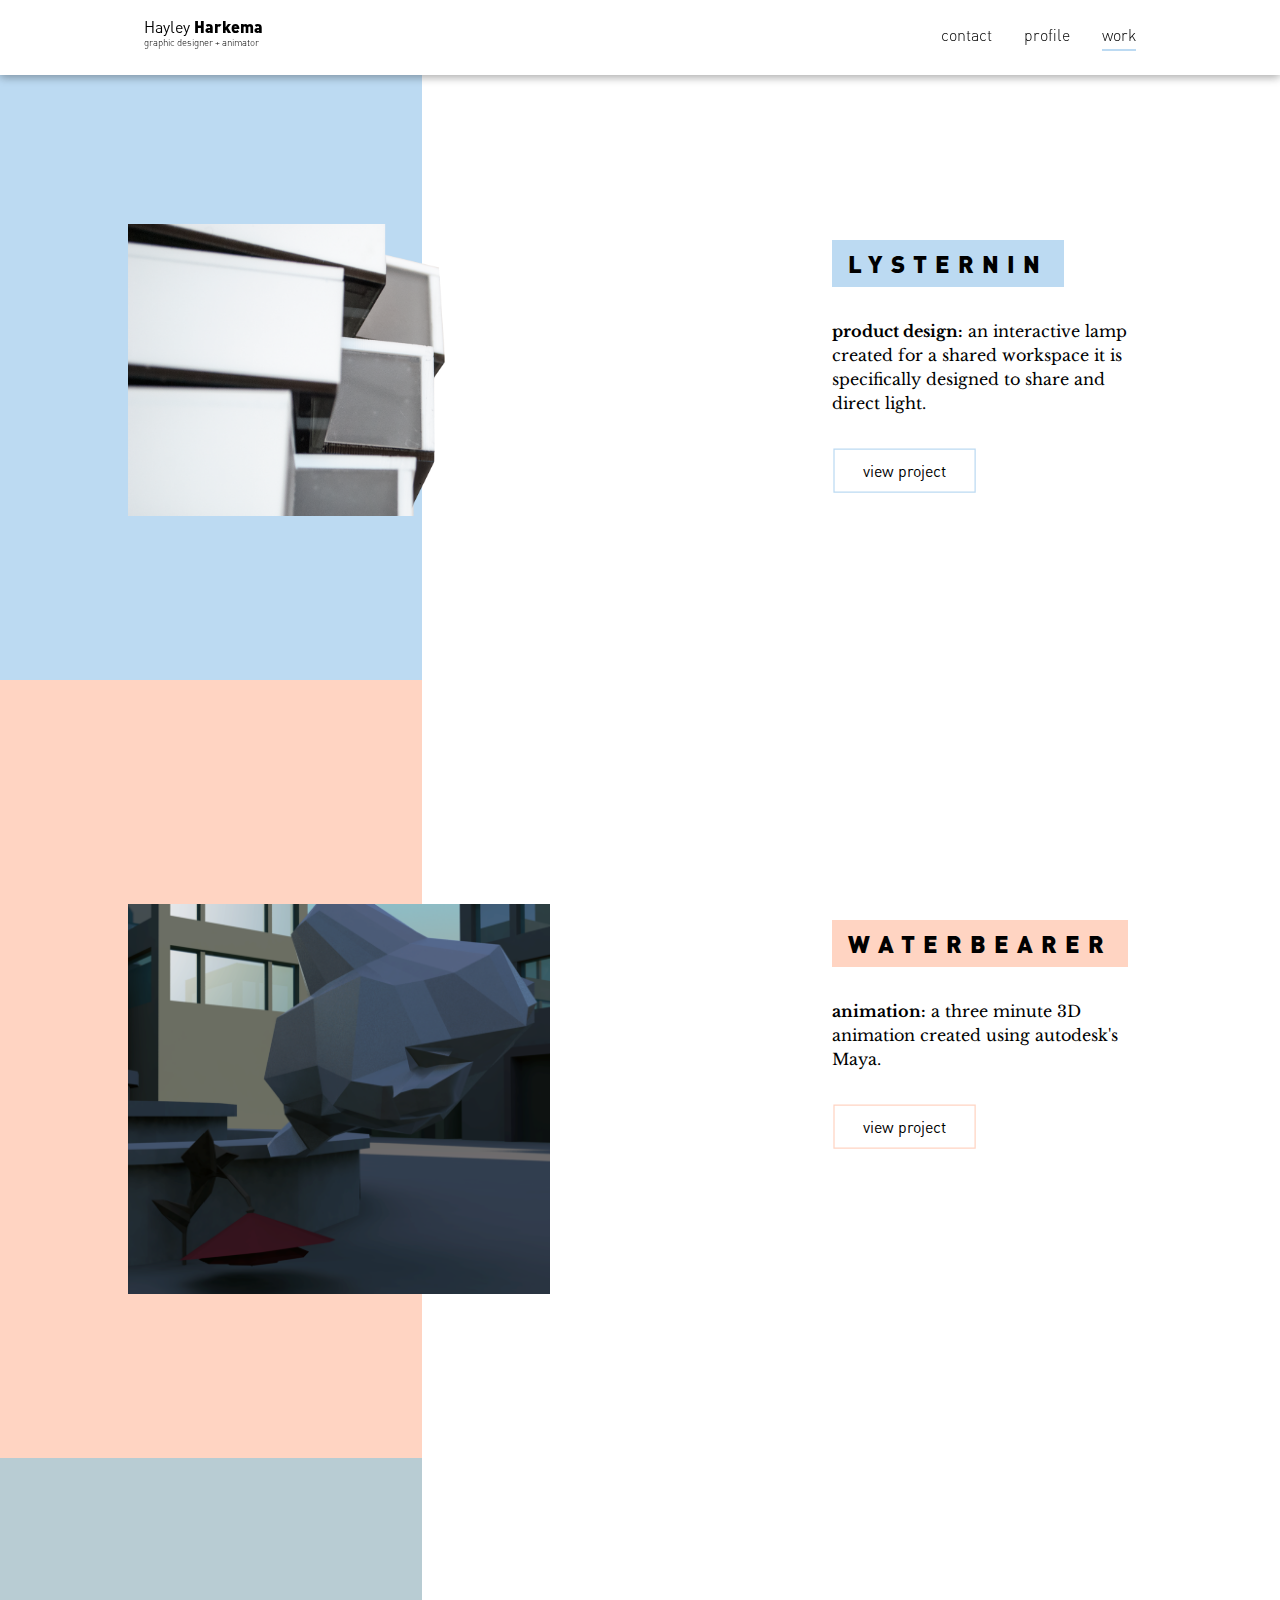
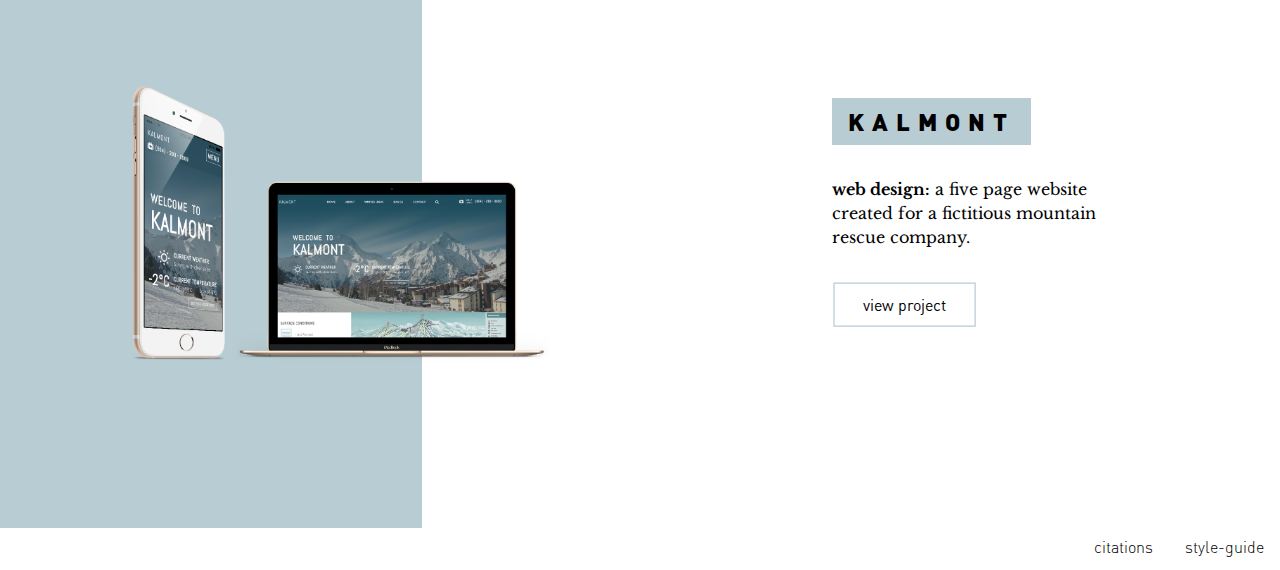
==== commit fcd80c57: "adding style guide" ====
--- a/portfolio-website/index.html
+++ b/portfolio-website/index.html
@@ -1,7 +1,7 @@
 <!DOCTYPE html>
 <html lang="en">
 <head>
-	<title></title>
+	<title>Hayley Harkema</title>
 	<meta charset="utf-8">
 	<meta name="viewport" content="width=device-width, initial-scale=1">
 	<link href="css/main.css" rel="stylesheet">
@@ -19,24 +19,26 @@
 			<div id="logotype">
 				<header id="title">
 					<a href="index.html">
-					<h1 class="logotype-light">Hayley</h1>
-					<h1 class="logotype-dark">Harkema</h1>
-					<h3 id="logo-tagline">graphic designer + animator</h3>
-				</a>
+						<h1 class="logotype-light">Hayley</h1>
+						<h1 class="logotype-dark">Harkema</h1>
+						<h3 id="logo-tagline">graphic designer + animator</h3>
+					</a>
 				</header>
 			</div>
 
 			<nav id="nav-buttons">
 				<ul>
-					<a href="contact.html">
-						<li class="nav-list nav-btn">contact</li>
-					</a>
-					<a href="profile.html">
-						<li class="nav-list nav-btn" >profile</li>
-					</a>
-					<a href="index.html">
-						<li class="nav-list nav-btn current">work</li>
-					</a>
+					<li class="nav-list nav-btn">
+						<a href="contact.html">contact</a>
+					</li>
+					
+					<li class="nav-list nav-btn" >
+						<a href="profile.html">profile</a>
+					</li>
+					
+					<li class="nav-list nav-btn current">
+						<a href="index.html">work</a>
+					</li>
 				</ul>
 			</nav>
 		</div>
@@ -49,13 +51,13 @@
 		<div id="main-content" class="grid grid-top grid-two-third">
 			<section class="project-description grid-top">
 				<div class="title-container">
-				<h2 class="product-title">LYSTERNIN</h2>
-			</div>
+					<h2 class="product-title">LYSTERNIN</h2>
+				</div>
 				<p class="margin-top"> <em>product design:</em> an interactive lamp created for a shared workspace it is specifically designed to share and direct light.</p>
 
 				<a href="project-one.html" class="btn margin-top">
 					<svg>
-						<rect x="2" y="2"></rect>
+						<rect x="2" y="2" height="90%" width="98%"></rect>
 					</svg>
 					View Project
 				</a>
@@ -67,16 +69,16 @@
 		<div class="vertical-stripe background-2">
 			<img src="img/cloud-test2.png" class="project-one-img" alt="image of interactive lamp made for product design class">
 		</div>
-		<div id="main-content" class="grid grid-top grid-two-third">
+		<div id="main-content-two" class="grid grid-top grid-two-third">
 			<section class="project-description grid-top">
 				<div class="title-container">
-				<h2 class="product-title background-2">WATERBEARER</h2>
-			</div>
+					<h2 class="product-title background-2">WATERBEARER</h2>
+				</div>
 				<p class="margin-top"> <em>animation:</em> a three minute 3D animation created using autodesk's Maya.</p>
 
 				<a href="project-two.html" class="btn margin-top">
 					<svg>
-						<rect x="2" y="2" style="stroke: #FFD4C2"></rect>
+						<rect x="2" y="2" height="90%" width="98%" style="stroke: #FFD4C2"></rect>
 					</svg>
 					View Project
 				</a>
@@ -88,21 +90,32 @@
 		<div class="vertical-stripe background-3">
 			<img src="img/web.png" class="project-one-img" alt="image of interactive lamp made for product design class">
 		</div>
-		<div id="main-content" class="grid grid-top grid-two-third">
+		<div class="main-content grid grid-top grid-two-third">
 			<section class="project-description grid-top">
 				<div class="title-container">
-				<h2 class="product-title background-3">KALMONT</h2>
-			</div>
+					<h2 class="product-title background-3">KALMONT</h2>
+				</div>
 				<p class="margin-top"> <em>web design:</em> a five page website created for a fictitious mountain rescue company.</p>
 
 				<a href="project-three.html" class="btn margin-top">
 					<svg>
-						<rect x="2" y="2" style="stroke: #B8CCD3" ></rect>
+						<rect x="2" y="2" height="90%" width="98%" style="stroke: #B8CCD3" ></rect>
 					</svg>
 					View Project
 				</a>
 			</section>
 		</div>
+		<nav id="nav-buttons">
+				<ul>
+					<li class="nav-list nav-btn">
+						<a href="citations.html">citations</a>
+					</li>
+					
+					<li class="nav-list nav-btn" >
+						<a href="style-guide.html">style-guide</a>
+					</li>
+				</ul>
+			</nav>
 	</div>
 </body>
 </html>--- a/portfolio-website/css/main.css
+++ b/portfolio-website/css/main.css
@@ -78,6 +78,18 @@
 }
 
 #main-content{
+	margin-top: 2rem;
+	align-content: space-between;
+	width: 100%;
+}
+
+.main-content{
+	margin-top: 2rem;
+	align-content: space-between;
+	width: 100%;
+}
+
+#main-content-two{
 	margin-top: 2rem;
 	align-content: space-between;
 	width: 100%;
@@ -205,7 +217,7 @@
 .btn:hover svg rect {
     stroke-width: 1.25;
     stroke-dasharray: 127, 189;
-    stroke-dashoffset: 142;
+    stroke-dashoffset: 128;
 }
 
 .btn:active svg rect{
@@ -309,6 +321,10 @@
 
 }
 
+#second-web-img{
+	margin-top: 7rem;
+}
+
 .first-margin{
 	margin-top: 22rem;
 }
@@ -317,4 +333,8 @@
 	    flex-direction: column;
     align-content: flex-start;
     flex-wrap: nowrap;
+}
+
+#web-main-img{
+	transform: rotateZ(-20deg) translateX(0rem);
 }--- a/portfolio-website/css/grids.css
+++ b/portfolio-website/css/grids.css
@@ -146,6 +146,24 @@
 }
 
   #main-content{
+  margin-top: 15rem;
+  margin-right: 10vw;
+  align-content: space-between;
+  width: 50%;
+  float: right;
+  right: 0;
+}
+
+ .main-content{
+  margin-top: 15rem;
+  margin-right: 10vw;
+  align-content: space-between;
+  width: 50%;
+  float: right;
+  right: 0;
+}
+
+  #main-content-two{
   margin-top: 15rem;
   margin-right: 10vw;
   align-content: space-between;
@@ -226,6 +244,9 @@
 }
 
 @media(min-width: 41.6875em){
+  #web-main-img{
+  transform: rotateZ(-20deg) translateX(6rem);
+}
 
   .big-margin-top{
   margin-top: 5rem;
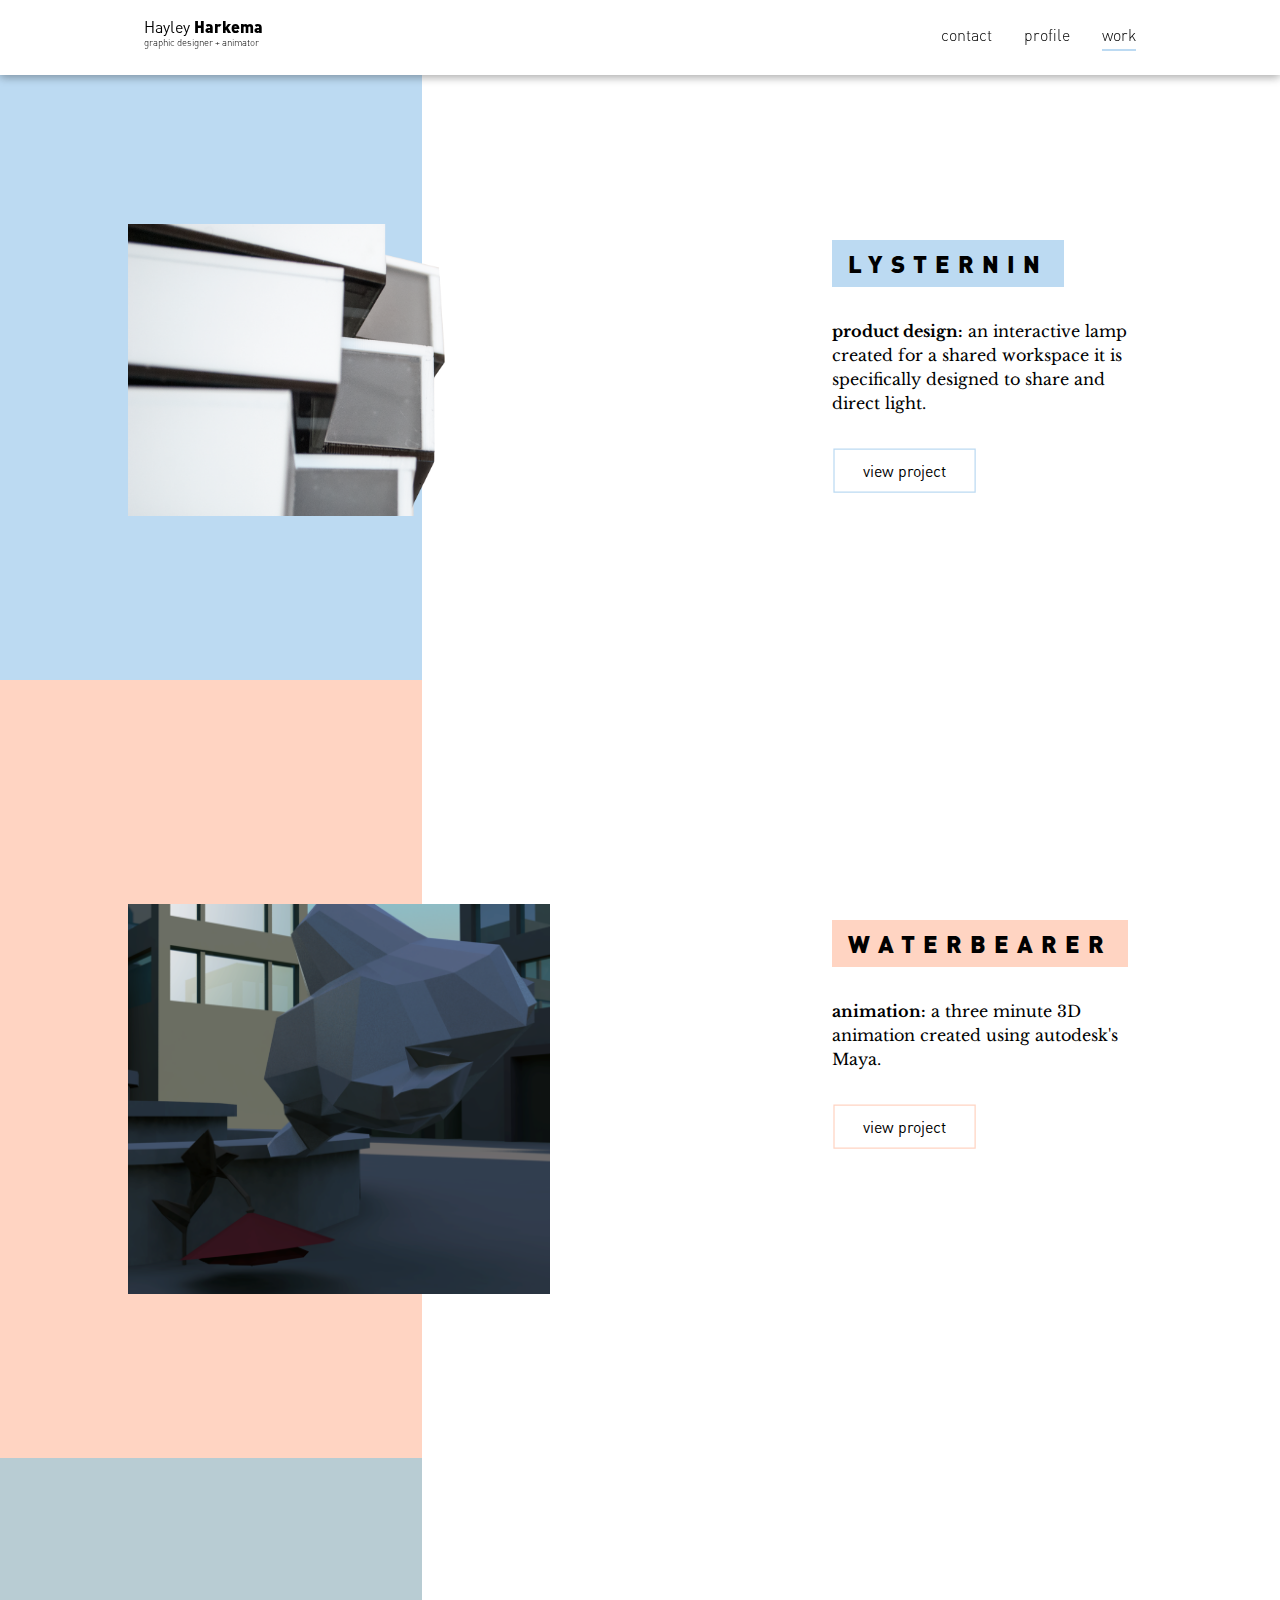
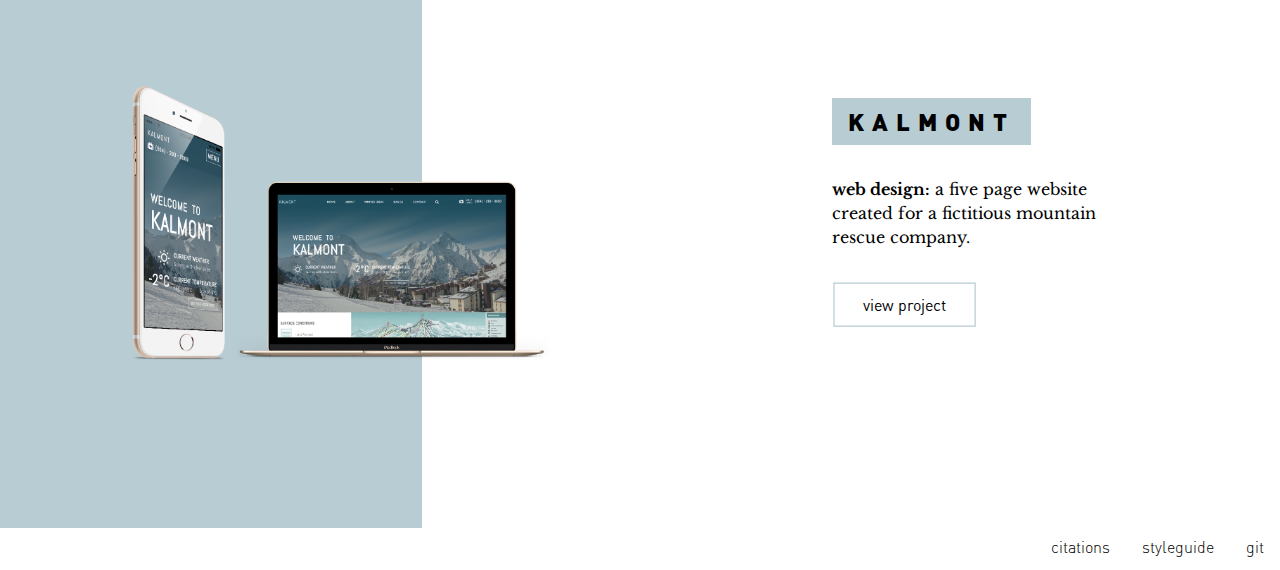
==== commit 4d898647: "citations" ====
--- a/portfolio-website/index.html
+++ b/portfolio-website/index.html
@@ -112,7 +112,11 @@
 					</li>
 					
 					<li class="nav-list nav-btn" >
-						<a href="style-guide.html">style-guide</a>
+						<a href="style-guide.html">styleguide</a>
+					</li>
+					
+					<li class="nav-list nav-btn">
+						<a href="https://github.com/Hayleyharkema/test-repo">git</a>
 					</li>
 				</ul>
 			</nav>
--- a/portfolio-website/css/main.css
+++ b/portfolio-website/css/main.css
@@ -61,6 +61,10 @@
 em{
 	font-style: normal;
 	font-weight: bold;
+}
+
+.block{
+	display: block;
 }
 
 .title-container{
@@ -248,6 +252,10 @@
 	margin-top: 2rem;
 }
 
+.style-guide-margin-top{
+	margin-top: 8rem;
+}
+
 .background-2{
   background-color: #FFD4C2;
   z-index: -2;
@@ -276,6 +284,12 @@
 
 .center{
 	text-align: center;
+}
+
+.swatch{
+	width: 33%;
+	height: 10vw;
+	background-color: #bcdaf2;
 }
 
 #img-on{
--- a/portfolio-website/css/grids.css
+++ b/portfolio-website/css/grids.css
@@ -143,6 +143,11 @@
   width: 40%;
   margin-left:auto; 
   margin-right:0;
+}
+
+.space-between{
+  align-content: space-between;
+  align-items: center;
 }
 
   #main-content{
@@ -318,7 +323,7 @@
 
 @media(min-width: 63.3125em){
   #img-cont img{
-  height: 500px;
+  height: 400px;
   top: 8rem;
 }
 
